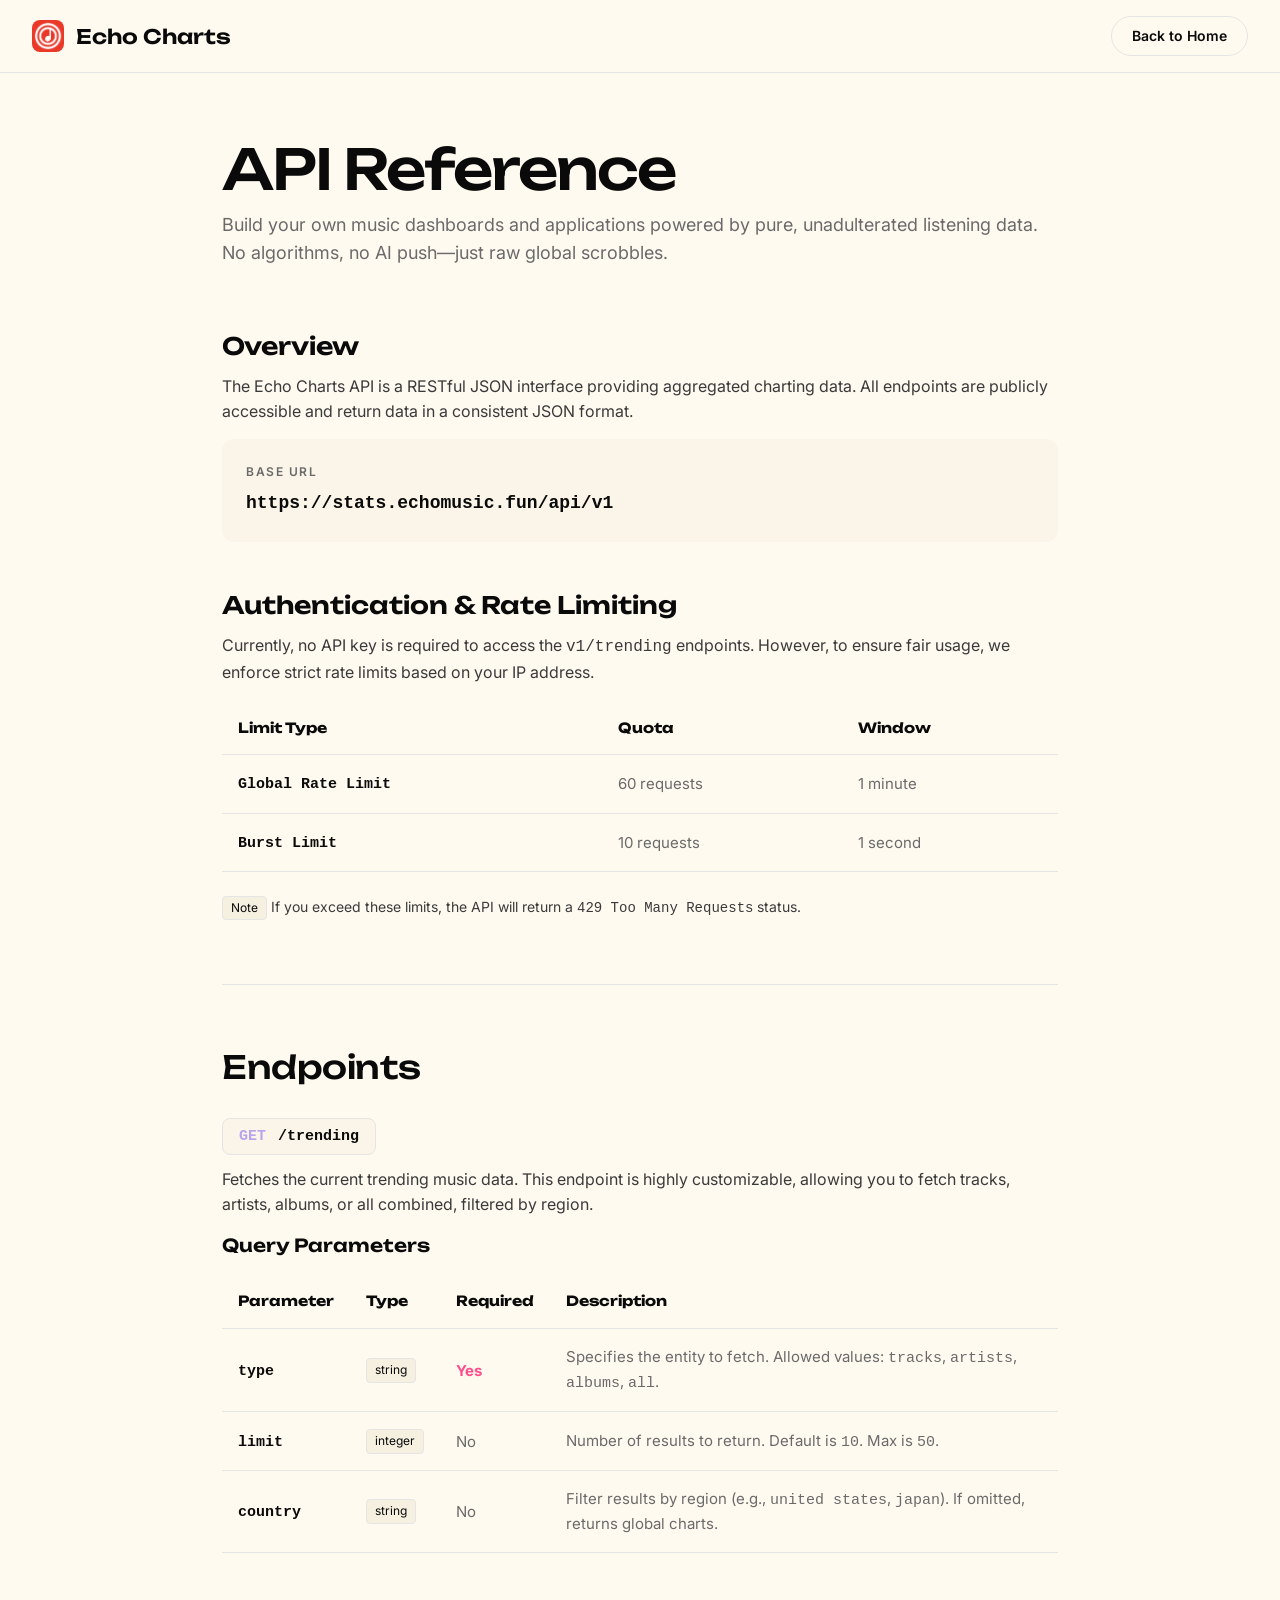
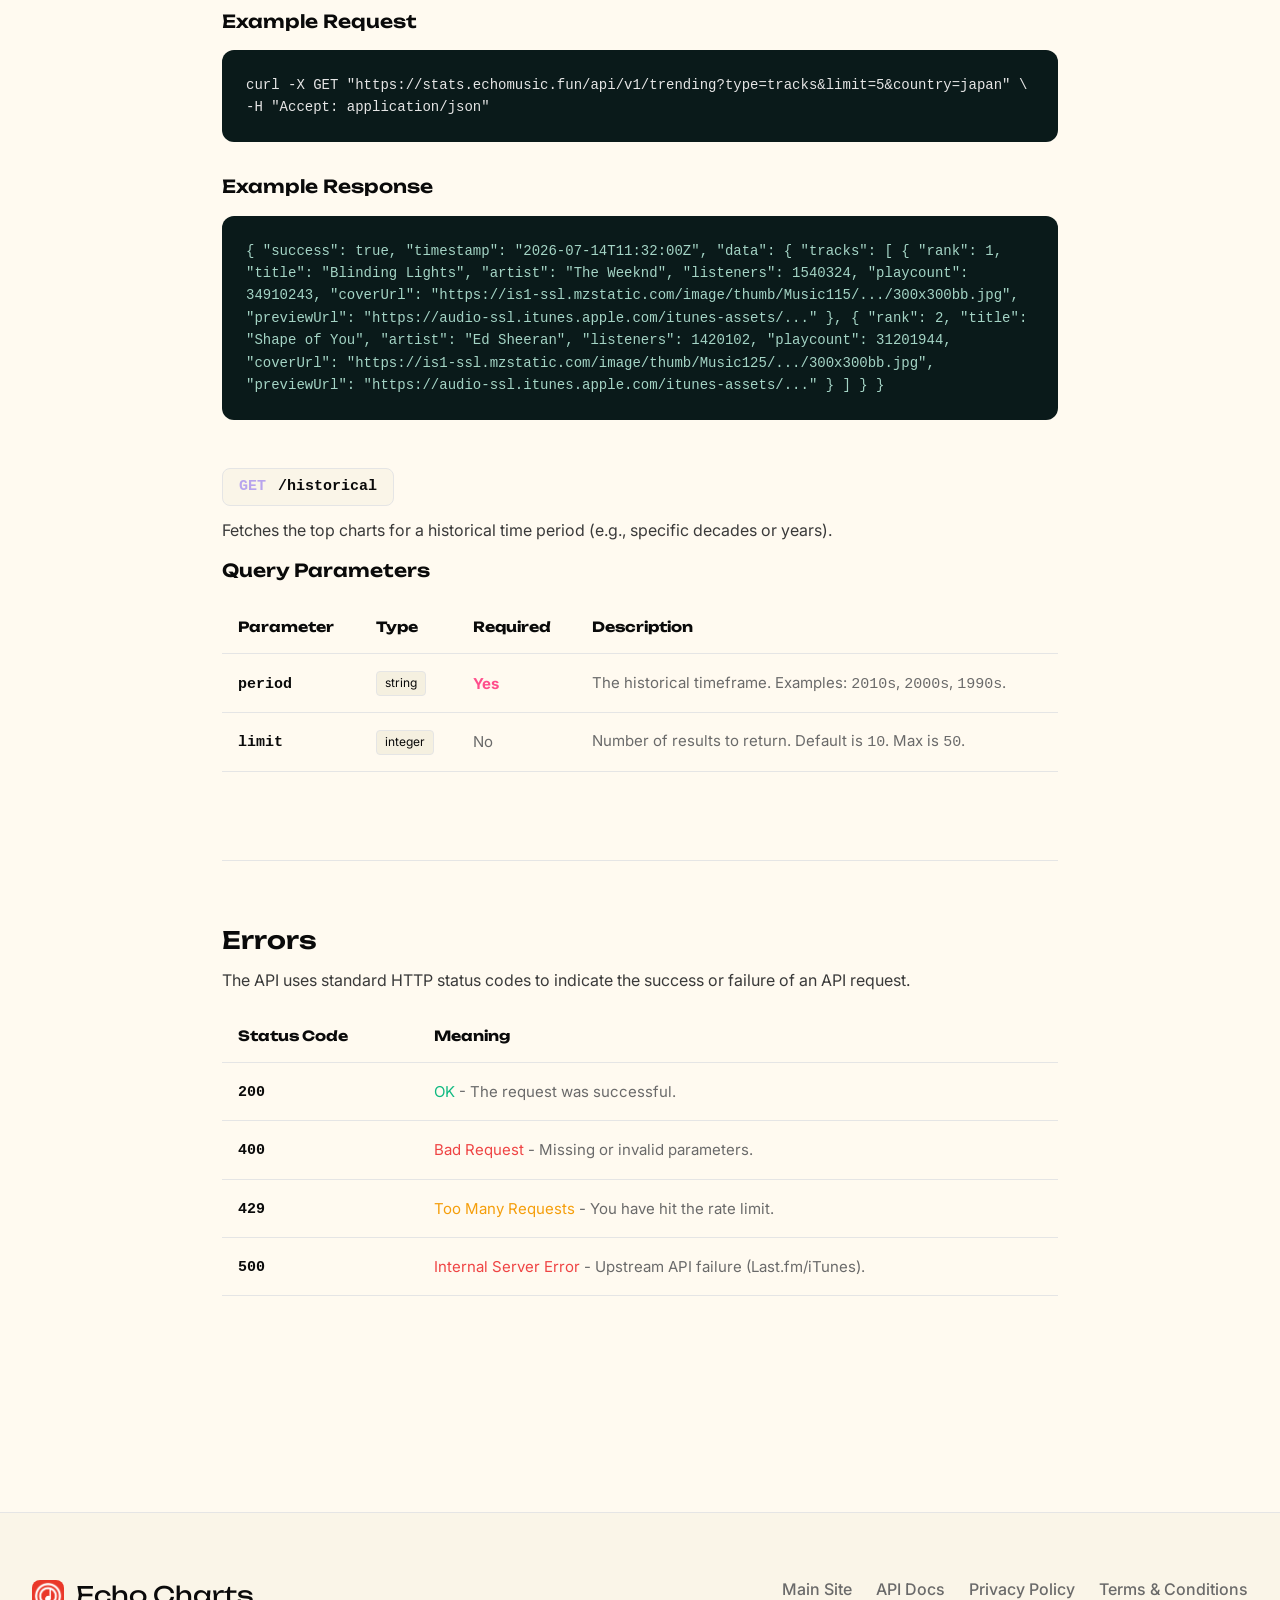
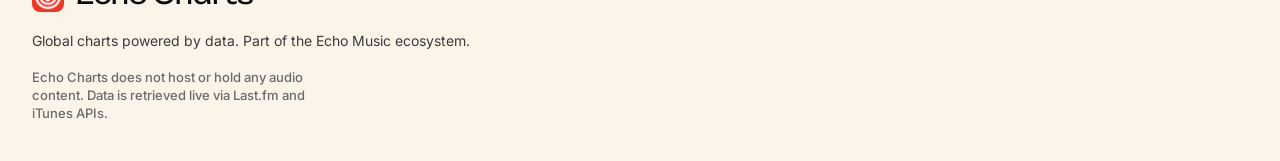
==== docs.html @ 9567c15e "Add Echo Charts global music dashboard Initialize Echo Charts project with a frontend music dashboar" ====
<!DOCTYPE html>
<html lang="en">
<head>
  <meta charset="UTF-8">
  <meta name="viewport" content="width=device-width, initial-scale=1.0">
  <meta name="description" content="Echo Charts API Documentation. Learn how to fetch global trending music data, top artists, and historical charts.">
  <meta name="keywords" content="music API, echo charts API, developer docs, last.fm api wrapper, trending music endpoints">
  <meta name="author" content="Echo Music">
  <link rel="canonical" href="https://stats.echomusic.fun/docs.html">
  <meta property="og:type" content="website">
  <meta property="og:url" content="https://stats.echomusic.fun/docs.html">
  <meta property="og:title" content="API Docs - Echo Charts">
  <meta property="og:description" content="Echo Charts API Documentation. Learn how to fetch global trending music data, top artists, and historical charts.">
  <meta property="og:image" content="https://stats.echomusic.fun/assets/graph.png">
  <meta property="twitter:card" content="summary_large_image">
  <meta property="twitter:url" content="https://stats.echomusic.fun/docs.html">
  <meta property="twitter:title" content="API Docs - Echo Charts">
  <meta property="twitter:description" content="Echo Charts API Documentation. Learn how to fetch global trending music data, top artists, and historical charts.">
  <meta property="twitter:image" content="https://stats.echomusic.fun/assets/graph.png">
  <title>API Docs - Echo Charts</title>
  <link rel="preconnect" href="https://fonts.googleapis.com">
  <link rel="preconnect" href="https://fonts.gstatic.com" crossorigin>
  <link href="https://fonts.googleapis.com/css2?family=Inter:wght@400;500;600&family=Unbounded:wght@400;500;700&display=swap" rel="stylesheet">
  <link rel="icon" href="./assets/icon.png">
  <link rel="stylesheet" href="style.css">
  <style>
    .docs-container {
      padding-top: 140px;
      padding-bottom: 80px;
      max-width: 900px;
    }
    .docs-section {
      margin-bottom: var(--space-xxl);
    }
    .code-block {
      background: var(--surface-dark);
      color: #e5e5e5;
      padding: var(--space-lg);
      border-radius: var(--radius-md);
      font-family: monospace;
      font-size: 14px;
      overflow-x: auto;
      margin: var(--space-md) 0;
      line-height: 1.6;
    }
    .endpoint-badge {
      display: inline-block;
      background: var(--surface-soft);
      border: 1px solid var(--hairline);
      padding: 6px 16px;
      border-radius: var(--radius-sm);
      font-weight: 600;
      font-family: monospace;
      font-size: 15px;
      color: var(--ink);
      margin-bottom: var(--space-sm);
    }
    .method-get {
      color: var(--accent-violet);
      font-weight: bold;
      margin-right: 12px;
    }
    table {
      width: 100%;
      border-collapse: collapse;
      margin-top: var(--space-md);
      margin-bottom: var(--space-lg);
      background: var(--canvas);
    }
    th, td {
      padding: 16px;
      text-align: left;
      border-bottom: 1px solid var(--hairline);
    }
    th {
      font-family: 'Unbounded', sans-serif;
      font-size: 14px;
      color: var(--ink);
    }
    td {
      font-size: 15px;
      color: var(--muted);
    }
    td strong {
      color: var(--ink);
      font-family: monospace;
    }
    .pill {
      display: inline-block;
      background: var(--surface-card);
      padding: 2px 8px;
      border-radius: 4px;
      font-size: 12px;
      color: var(--ink);
      border: 1px solid var(--hairline);
    }
  </style>

<!-- Google tag (gtag.js) -->
<script async src="https://www.googletagmanager.com/gtag/js?id=G-12BVLXMW2K"></script>
<script>
  window.dataLayer = window.dataLayer || [];
  function gtag(){dataLayer.push(arguments);}
  gtag('js', new Date());

  gtag('config', 'G-12BVLXMW2K');
</script>
</head>
<body>
  <nav id="navbar" class="visible" style="transform: translateY(0); border-bottom: 1px solid var(--hairline);">
    <div class="container nav-inner">
      <a href="index.html" class="nav-logo display-font">
        <img src="./assets/icon.png" alt="Echo Charts" style="width: 32px; height: 32px; border-radius: 8px;">
        Echo Charts
      </a>
      <div class="nav-links">
        <a href="index.html" class="btn btn-secondary ripple" style="height: 40px; padding: 0 20px;">Back to Home</a>
      </div>
    </div>
  </nav>
  <main class="container docs-container reveal active">
    <div style="margin-bottom: 64px;">
      <h1 class="display-lg" style="margin-bottom: var(--space-sm);">API Reference</h1>
      <p class="body-md" style="color: var(--muted); font-size: 18px;">Build your own music dashboards and applications powered by pure, unadulterated listening data. No algorithms, no AI push—just raw global scrobbles.</p>
    </div>
    <section class="docs-section">
      <h2 class="title-lg" style="margin-bottom: var(--space-sm);">Overview</h2>
      <p class="body-md">The Echo Charts API is a RESTful JSON interface providing aggregated charting data. All endpoints are publicly accessible and return data in a consistent JSON format.</p>
      <div style="background: var(--surface-soft); padding: var(--space-lg); border-radius: var(--radius-md); margin-top: var(--space-md);">
        <p class="caption-uppercase" style="color: var(--muted); margin-bottom: 8px;">Base URL</p>
        <code style="font-size: 18px; font-weight: 600; color: var(--ink);">https://stats.echomusic.fun/api/v1</code>
      </div>
    </section>
    <section class="docs-section">
      <h2 class="title-lg" style="margin-bottom: var(--space-sm);">Authentication & Rate Limiting</h2>
      <p class="body-md">Currently, no API key is required to access the <code>v1/trending</code> endpoints. However, to ensure fair usage, we enforce strict rate limits based on your IP address.</p>
      <div class="table-responsive">
        <table>
          <thead>
            <tr>
              <th>Limit Type</th>
              <th>Quota</th>
              <th>Window</th>
            </tr>
          </thead>
          <tbody>
            <tr>
              <td><strong>Global Rate Limit</strong></td>
              <td>60 requests</td>
              <td>1 minute</td>
            </tr>
            <tr>
              <td><strong>Burst Limit</strong></td>
              <td>10 requests</td>
              <td>1 second</td>
            </tr>
          </tbody>
        </table>
      </div>
      <p class="body-md" style="font-size: 14px;"><span class="pill">Note</span> If you exceed these limits, the API will return a <code>429 Too Many Requests</code> status.</p>
    </section>
    <hr style="border: 0; border-top: 1px solid var(--hairline); margin: 64px 0;">
    <section class="docs-section">
      <h2 class="display-sm" style="margin-bottom: var(--space-xl);">Endpoints</h2>
      <div style="margin-bottom: var(--space-xxl);">
        <div class="endpoint-badge"><span class="method-get">GET</span>/trending</div>
        <p class="body-md" style="margin-bottom: var(--space-md);">Fetches the current trending music data. This endpoint is highly customizable, allowing you to fetch tracks, artists, albums, or all combined, filtered by region.</p>
        <h3 class="title-md">Query Parameters</h3>
        <div class="table-responsive">
          <table>
            <thead>
              <tr>
                <th>Parameter</th>
                <th>Type</th>
                <th>Required</th>
                <th>Description</th>
              </tr>
            </thead>
            <tbody>
              <tr>
                <td><strong>type</strong></td>
                <td><span class="pill">string</span></td>
                <td><span style="color: var(--accent-pink); font-weight: bold;">Yes</span></td>
                <td>Specifies the entity to fetch. Allowed values: <code>tracks</code>, <code>artists</code>, <code>albums</code>, <code>all</code>.</td>
              </tr>
              <tr>
                <td><strong>limit</strong></td>
                <td><span class="pill">integer</span></td>
                <td>No</td>
                <td>Number of results to return. Default is <code>10</code>. Max is <code>50</code>.</td>
              </tr>
              <tr>
                <td><strong>country</strong></td>
                <td><span class="pill">string</span></td>
                <td>No</td>
                <td>Filter results by region (e.g., <code>united states</code>, <code>japan</code>). If omitted, returns global charts.</td>
              </tr>
            </tbody>
          </table>
        </div>
        <h3 class="title-md" style="margin-top: var(--space-xl);">Example Request</h3>
        <div class="code-block">
curl -X GET "https://stats.echomusic.fun/api/v1/trending?type=tracks&limit=5&country=japan" \
  -H "Accept: application/json"
        </div>
        <h3 class="title-md" style="margin-top: var(--space-xl);">Example Response</h3>
        <div class="code-block" style="color: #a4d4c5;">
{
  "success": true,
  "timestamp": "2026-07-14T11:32:00Z",
  "data": {
    "tracks": [
      {
        "rank": 1,
        "title": "Blinding Lights",
        "artist": "The Weeknd",
        "listeners": 1540324,
        "playcount": 34910243,
        "coverUrl": "https://is1-ssl.mzstatic.com/image/thumb/Music115/.../300x300bb.jpg",
        "previewUrl": "https://audio-ssl.itunes.apple.com/itunes-assets/..."
      },
      {
        "rank": 2,
        "title": "Shape of You",
        "artist": "Ed Sheeran",
        "listeners": 1420102,
        "playcount": 31201944,
        "coverUrl": "https://is1-ssl.mzstatic.com/image/thumb/Music125/.../300x300bb.jpg",
        "previewUrl": "https://audio-ssl.itunes.apple.com/itunes-assets/..."
      }
    ]
  }
}
        </div>
      </div>
      <div style="margin-bottom: var(--space-xxl);">
        <div class="endpoint-badge"><span class="method-get">GET</span>/historical</div>
        <p class="body-md" style="margin-bottom: var(--space-md);">Fetches the top charts for a historical time period (e.g., specific decades or years).</p>
        <h3 class="title-md">Query Parameters</h3>
        <div class="table-responsive">
          <table>
            <thead>
              <tr>
                <th>Parameter</th>
                <th>Type</th>
                <th>Required</th>
                <th>Description</th>
              </tr>
            </thead>
            <tbody>
              <tr>
                <td><strong>period</strong></td>
                <td><span class="pill">string</span></td>
                <td><span style="color: var(--accent-pink); font-weight: bold;">Yes</span></td>
                <td>The historical timeframe. Examples: <code>2010s</code>, <code>2000s</code>, <code>1990s</code>.</td>
              </tr>
              <tr>
                <td><strong>limit</strong></td>
                <td><span class="pill">integer</span></td>
                <td>No</td>
                <td>Number of results to return. Default is <code>10</code>. Max is <code>50</code>.</td>
              </tr>
            </tbody>
          </table>
        </div>
      </div>
    </section>
    <hr style="border: 0; border-top: 1px solid var(--hairline); margin: 64px 0;">
    <section class="docs-section">
      <h2 class="title-lg" style="margin-bottom: var(--space-sm);">Errors</h2>
      <p class="body-md">The API uses standard HTTP status codes to indicate the success or failure of an API request.</p>
      <div class="table-responsive">
        <table>
          <thead>
            <tr>
              <th>Status Code</th>
              <th>Meaning</th>
            </tr>
          </thead>
          <tbody>
            <tr>
              <td><strong>200</strong></td>
              <td><span style="color: #10b981;">OK</span> - The request was successful.</td>
            </tr>
            <tr>
              <td><strong>400</strong></td>
              <td><span style="color: #ef4444;">Bad Request</span> - Missing or invalid parameters.</td>
            </tr>
            <tr>
              <td><strong>429</strong></td>
              <td><span style="color: #f59e0b;">Too Many Requests</span> - You have hit the rate limit.</td>
            </tr>
            <tr>
              <td><strong>500</strong></td>
              <td><span style="color: #ef4444;">Internal Server Error</span> - Upstream API failure (Last.fm/iTunes).</td>
            </tr>
          </tbody>
        </table>
      </div>
    </section>
  </main>
  <footer>
    <div class="container">
      <div class="footer-grid">
        <div class="footer-col-left">
          <div class="footer-logo display-font">
             <img src="./assets/icon.png" alt="">
             Echo Charts
          </div>
          <div class="footer-tagline body-sm">Global charts powered by data. Part of the Echo Music ecosystem.</div>
          <div class="footer-disclaimer caption" style="margin-top: 16px; color: var(--muted); max-width: 280px; line-height: 1.4;">
            Echo Charts does not host or hold any audio content. Data is retrieved live via Last.fm and iTunes APIs.
          </div>
        </div>
        <div class="footer-col-right">
          <div class="footer-nav nav-link" style="display: flex; gap: 24px; flex-wrap: wrap; justify-content: flex-end;">
            <a href="https://echomusic.fun" class="footer-link">Main Site</a>
            <a href="docs.html" class="footer-link">API Docs</a>
            <a href="privacy.html" class="footer-link">Privacy Policy</a>
            <a href="terms.html" class="footer-link">Terms & Conditions</a>
          </div>
        </div>
      </div>
    </div>
  </footer>
  <script>
    // Scroll Navbar
    window.addEventListener('scroll', () => {
      const navbar = document.getElementById('navbar');
      if (window.scrollY > 50) {
        navbar.style.background = 'rgba(255, 250, 240, 0.9)';
      } else {
        navbar.style.background = 'var(--canvas)';
      }
    }, {passive: true});
  </script>
</body>
</html>
---- style.css ----
:root {
  --canvas: #fffaf0;
  --surface-soft: #faf5e8;
  --surface-card: #f5f0e0;
  --surface-dark: #0a1a1a;
  --ink: #0a0a0a;
  --body: #3a3a3a;
  --muted: #6a6a6a;
  --hairline: #e5e5e5;
  --accent-violet: #b8a4ed;
  --accent-pink: #ff4d8b;
  --accent-sky: #a7c7e7;
  --accent-peach: #ffb084;
  --accent-ochre: #e8b94a;
  --accent-mint: #a4d4c5;
  --space-xxs: 4px;
  --space-xs: 8px;
  --space-sm: 12px;
  --space-md: 16px;
  --space-lg: 24px;
  --space-xl: 32px;
  --space-xxl: 48px;
  --space-section: 96px;
  --radius-xs: 6px;
  --radius-sm: 8px;
  --radius-md: 12px;
  --radius-lg: 16px;
  --radius-xl: 24px;
  --radius-pill: 9999px;
}
* {
  box-sizing: border-box;
  margin: 0;
  padding: 0;
}
body {
  background-color: var(--canvas);
  color: var(--body);
  font-family: 'Inter', sans-serif;
  -webkit-font-smoothing: antialiased;
  line-height: 1.55;
  overflow-x: hidden;
}
h1, h2, h3, .display-font {
  font-family: 'Unbounded', sans-serif;
  color: var(--ink);
}
.display-xl { font-size: 72px; font-weight: 500; letter-spacing: -2.5px; line-height: 1.0; }
.display-lg { font-size: 56px; font-weight: 500; letter-spacing: -2px; line-height: 1.05; }
.display-md { font-size: 40px; font-weight: 500; letter-spacing: -1px; line-height: 1.1; }
.display-sm { font-size: 32px; font-weight: 500; letter-spacing: -0.5px; line-height: 1.15; }
.title-lg { font-size: 24px; font-weight: 600; line-height: 1.3; }
.title-md { font-size: 18px; font-weight: 600; line-height: 1.4; }
.title-sm { font-size: 16px; font-weight: 600; line-height: 1.4; color: var(--ink); }
.body-md { font-size: 16px; font-weight: 400; line-height: 1.55; }
.body-sm { font-size: 14px; font-weight: 400; line-height: 1.55; }
.caption { font-size: 13px; font-weight: 500; line-height: 1.4; }
.caption-uppercase { font-size: 12px; font-weight: 600; letter-spacing: 1.5px; text-transform: uppercase; }
a {
  text-decoration: none;
  color: inherit;
}
.container {
  max-width: 1280px;
  margin: 0 auto;
  padding: 0 var(--space-xl);
}
.ripple {
  position: relative;
  overflow: hidden;
}
.ripple-span {
  position: absolute;
  border-radius: 50%;
  transform: scale(0);
  animation: ripple 0.6s linear;
  background-color: rgba(255, 255, 255, 0.3);
  pointer-events: none;
}
.btn-secondary .ripple-span {
  background-color: rgba(0, 0, 0, 0.1);
}
@keyframes ripple {
  to {
    transform: scale(4);
    opacity: 0;
  }
}
.btn {
  display: inline-flex;
  align-items: center;
  justify-content: center;
  font-size: 14px;
  font-weight: 600;
  line-height: 1.0;
  border-radius: var(--radius-pill);
  height: 48px;
  padding: 0 28px;
  cursor: pointer;
  transition: transform 0.2s cubic-bezier(0.4, 0, 0.2, 1), box-shadow 0.2s cubic-bezier(0.4, 0, 0.2, 1), background-color 0.2s ease;
  text-decoration: none;
  user-select: none;
  -webkit-tap-highlight-color: transparent;
}
.btn-primary {
  background-color: var(--surface-dark);
  color: #fff;
  border: none;
}
.btn-secondary {
  background-color: var(--canvas);
  color: var(--ink);
  border: 1px solid var(--hairline);
}
nav {
  position: fixed;
  top: 0;
  left: 0;
  width: 100%;
  background-color: rgba(255, 250, 240, 0.9);
  backdrop-filter: blur(12px);
  -webkit-backdrop-filter: blur(12px);
  z-index: 100;
  transform: translateY(-100%);
  transition: transform 0.3s cubic-bezier(0.4, 0, 0.2, 1), border-bottom 0.3s ease;
  border-bottom: 1px solid transparent;
}
nav.visible {
  transform: translateY(0);
  border-bottom: 1px solid var(--hairline);
}
.nav-inner {
  display: flex;
  justify-content: space-between;
  align-items: center;
  height: 72px;
}
.nav-logo {
  display: flex;
  align-items: center;
  gap: 12px;
  font-size: 20px;
  font-weight: 600;
  color: var(--ink);
}
.hero {
  position: relative;
  padding-top: 120px;
  padding-bottom: 80px;
  text-align: center;
  overflow: hidden;
  z-index: 1;
}
.hero::before {
  content: '';
  position: absolute;
  top: -50%;
  left: -50%;
  width: 200%;
  height: 200%;
  background: radial-gradient(circle at 50% 50%, rgba(184, 164, 237, 0.15) 0%, rgba(255, 77, 139, 0.05) 25%, transparent 50%);
  z-index: -1;
  animation: rotate-gradient 20s linear infinite;
  pointer-events: none;
}
@keyframes rotate-gradient {
  0% { transform: rotate(0deg); }
  100% { transform: rotate(360deg); }
}
@keyframes float {
  0% { transform: translateY(0px); }
  50% { transform: translateY(-10px); }
  100% { transform: translateY(0px); }
}
.hero-logo {
  width: 140px;
  height: 140px;
  margin: 0 auto var(--space-xl);
  border-radius: 28px;
  box-shadow: 0 12px 32px rgba(0,0,0,0.1);
  animation: float 6s ease-in-out infinite;
  display: block;
}
.hero h1 {
  margin-bottom: var(--space-md);
}
.hero-sub {
  color: var(--muted);
  max-width: 520px;
  margin: 0 auto var(--space-xxl);
}
.hero-ctas {
  display: flex;
  gap: var(--space-sm);
  justify-content: center;
  margin-bottom: var(--space-lg);
}
.ticker {
  background-color: var(--surface-soft);
  border-top: 1px solid var(--hairline);
  border-bottom: 1px solid var(--hairline);
  padding: var(--space-lg) 0;
}
.ticker-inner {
  display: flex;
  justify-content: center;
  gap: var(--space-xxl);
  flex-wrap: wrap;
}
.ticker-item {
  color: var(--ink);
}
.screenshots {
  padding: var(--space-section) 0;
  text-align: center;
  overflow: hidden;
}
.screenshots-header {
  margin-bottom: var(--space-xxl);
}
.screenshots-label {
  color: var(--muted);
  margin-bottom: var(--space-sm);
}
.screenshots-title {
  color: var(--ink);
}
.scroll-strip-wrapper {
  display: flex;
  overflow: hidden;
  width: 100vw;
  position: relative;
  left: 50%;
  right: 50%;
  margin-left: -50vw;
  margin-right: -50vw;
  gap: var(--space-xl);
  padding: 24px 0; 
}
.marquee-group {
  display: flex;
  flex-shrink: 0;
  gap: var(--space-xl);
  align-items: center;
  justify-content: space-around;
  min-width: 100%;
  animation: scroll-x 40s linear infinite;
}
.scroll-strip-wrapper:hover .marquee-group {
  animation-play-state: paused;
}
@keyframes scroll-x {
  from { transform: translateX(0); }
  to { transform: translateX(calc(-100% - var(--space-xl))); }
}
.phone-mockup-wrapper {
  flex-shrink: 0;
  display: flex;
  flex-direction: column;
  align-items: center;
  gap: var(--space-sm);
  transition: transform 0.4s cubic-bezier(0.175, 0.885, 0.32, 1.275);
  cursor: pointer;
}
.phone-mockup-wrapper:nth-child(even) {
  transform: rotate(2deg);
}
.phone-mockup-wrapper:nth-child(odd) {
  transform: rotate(-2deg);
}
.phone-mockup {
  width: 200px;
  height: 200px;
  object-fit: cover;
  border-radius: 24px;
  background-color: var(--canvas);
  box-shadow: 0 16px 32px rgba(0,0,0,0.1);
  display: block;
}
.features {
  background-color: var(--surface-card); 
  padding: 80px 64px;
  border-radius: 40px;
  margin-top: 80px;
  margin-bottom: 80px;
  text-align: center;
}
.features-header {
  margin-bottom: var(--space-xxl);
}
.features-grid {
  display: grid;
  grid-template-columns: repeat(3, 1fr);
  gap: var(--space-xl);
  text-align: left;
}
.feature-card {
  border-radius: var(--radius-xl);
  padding: 36px;
  display: flex;
  flex-direction: column;
  gap: var(--space-md);
  opacity: 0;
  transform: translateY(40px) scale(0.95);
  transition: opacity 0.8s cubic-bezier(0.22, 1, 0.36, 1), transform 0.8s cubic-bezier(0.22, 1, 0.36, 1), box-shadow 0.4s ease;
  position: relative;
  overflow: hidden;
}
.col-span-2 { grid-column: span 2; }
.col-span-3 { grid-column: span 3; }
.feature-card.flex-row {
  flex-direction: row;
  align-items: center;
}
.feature-card.flex-row .feature-icon-img {
  margin-bottom: 0;
  flex-shrink: 0;
  width: 80px;
  height: 80px;
}
.feature-card.visible {
  opacity: 1;
  transform: translateY(0) scale(1);
}
.feature-icon-img {
  width: 64px;
  height: 64px;
  border-radius: 12px;
  object-fit: cover;
  margin-bottom: var(--space-xs);
}
.feature-card-1 { background-color: var(--accent-violet); color: var(--ink); }
.feature-card-2 { background-color: var(--accent-pink); color: var(--ink); }
.feature-card-3 { background-color: var(--accent-sky); color: var(--ink); }
.feature-card-4 { background-color: var(--accent-peach); color: var(--ink); }
.feature-card-5 { background-color: var(--accent-ochre); color: var(--ink); }
.feature-card-6 { background-color: var(--accent-mint); color: var(--ink); }
.feature-card-1 .feature-body, .feature-card-2 .feature-body, .feature-card-3 .feature-body, .feature-card-4 .feature-body, .feature-card-5 .feature-body, .feature-card-6 .feature-body {
  color: rgba(10, 10, 10, 0.8);
}
@media (hover: hover) {
  .btn-primary:hover {
    transform: translateY(-2px);
    box-shadow: 4px 4px 0px var(--ink);
  }
  .btn-secondary:hover {
    background-color: var(--surface-soft);
  }
  .phone-mockup-wrapper:hover {
    transform: rotate(0deg) translateY(-12px) scale(1.05);
    z-index: 10;
  }
  .feature-card.visible:hover {
    transform: translateY(-4px) scale(1.02);
    box-shadow: 0 20px 40px rgba(0,0,0,0.08);
    z-index: 1;
  }
}
@media (max-width: 1024px) {
  .features-grid {
    grid-template-columns: repeat(2, 1fr);
  }
  .col-span-3 { grid-column: span 2; }
  .display-xl { font-size: 56px; }
  .display-lg { font-size: 48px; }
  .display-md { font-size: 32px; }
}
@media (max-width: 768px) {
  .container {
    padding: 0 16px;
  }
  .nav-inner {
    height: 60px;
  }
  .nav-links a[href^="#"] {
    display: none; 
  }
  .hero {
    padding-top: 80px;
    padding-bottom: 40px;
  }
  .screenshots {
    padding: 64px 0;
  }
  .screenshots-header, .features-header {
    margin-bottom: 32px;
  }
  .display-xl { font-size: 40px; letter-spacing: -1px; }
  .display-lg { font-size: 32px; letter-spacing: -0.5px; }
  .hero-ctas {
    flex-direction: column;
    align-items: center;
  }
  .btn {
    width: 100%;
    max-width: 280px;
  }
  .phone-mockup {
    width: 160px;
    height: 160px;
  }
  .features {
    padding: 40px 16px;
    border-radius: 24px;
    margin-top: 40px;
    margin-bottom: 40px;
  }
  .features-grid {
    grid-template-columns: 1fr;
    gap: 16px;
  }
  .col-span-2, .col-span-3 {
    grid-column: span 1;
  }
  .feature-card {
    padding: 16px;
    gap: 12px;
  }
  .feature-card .title-md {
    font-size: 16px;
  }
  .feature-card .body-sm {
    font-size: 13px;
    line-height: 1.4;
  }
}
@media (prefers-reduced-motion: reduce) {
  *, *::before, *::after {
    animation-duration: 0.01ms !important;
    animation-iteration-count: 1 !important;
    transition-duration: 0.01ms !important;
    scroll-behavior: auto !important;
  }
  .feature-card {
    opacity: 1 !important;
    transform: none !important;
  }
}
.reveal {
  opacity: 0;
  transform: translateY(30px);
  transition: opacity 0.8s ease-out, transform 0.8s ease-out;
}
.reveal.active {
  opacity: 1;
  transform: translateY(0);
}
.region-selector-wrapper {
  position: absolute;
  right: 0;
  top: 0;
}
.features-header {
  position: relative; 
}
.region-selector {
  appearance: none;
  background-color: var(--canvas);
  border: 1px solid var(--hairline);
  padding: 8px 32px 8px 16px;
  border-radius: var(--radius-pill);
  font-family: 'Inter', sans-serif;
  font-size: 14px;
  font-weight: 600;
  color: var(--ink);
  cursor: pointer;
  outline: none;
  background-image: url("data:image/svg+xml;charset=US-ASCII,%3Csvg%20xmlns%3D%22http%3A%2F%2Fwww.w3.org%2F2000%2Fsvg%22%20width%3D%2216%22%20height%3D%2216%22%20viewBox%3D%220%200%2024%2024%22%20fill%3D%22none%22%20stroke%3D%22%230a0a0a%22%20stroke-width%3D%222%22%20stroke-linecap%3D%22round%22%20stroke-linejoin%3D%22round%22%3E%3Cpolyline%20points%3D%226%209%2012%2015%2018%209%22%3E%3C%2Fpolyline%3E%3C%2Fsvg%3E");
  background-repeat: no-repeat;
  background-position: right 12px center;
  background-size: 16px;
  transition: box-shadow 0.2s ease, border-color 0.2s ease;
}
.region-selector:hover, .region-selector:focus {
  border-color: var(--ink);
  box-shadow: 2px 2px 0px var(--ink);
}
.skeleton {
  background: linear-gradient(90deg, var(--surface-card) 25%, var(--surface-soft) 50%, var(--surface-card) 75%);
  background-size: 400% 100%;
  animation: skeleton-loading 1.5s ease-in-out infinite;
  border-radius: var(--radius-sm);
}
@keyframes skeleton-loading {
  0% { background-position: 200% 0; }
  100% { background-position: -200% 0; }
}
.skeleton-text {
  height: 14px;
  margin-bottom: 8px;
  width: 100%;
}
.skeleton-text.short {
  width: 60%;
}
.feature-card .audio-overlay {
  position: absolute;
  top: 36px;
  left: 36px;
  width: 64px;
  height: 64px;
  background: rgba(10, 10, 10, 0.4);
  backdrop-filter: blur(4px);
  -webkit-backdrop-filter: blur(4px);
  border-radius: 12px;
  display: flex;
  align-items: center;
  justify-content: center;
  opacity: 0;
  transition: opacity 0.3s ease, transform 0.3s ease;
  pointer-events: none; 
}
.feature-card.flex-row .audio-overlay {
  width: 80px;
  height: 80px;
}
.feature-card:hover .audio-overlay {
  opacity: 1;
  transform: scale(1.05);
}
.audio-overlay svg {
  color: white;
  width: 24px;
  height: 24px;
}
.support-fab {
  position: fixed;
  bottom: 32px;
  right: 32px;
  z-index: 1000;
  display: flex;
  flex-direction: column;
  align-items: flex-end;
  gap: 16px;
  text-decoration: none;
  pointer-events: none;
  transition: opacity 0.3s ease;
}
.support-msg-bubble {
  background-color: var(--canvas); 
  color: var(--ink);
  border: 2px solid var(--ink);
  box-shadow: 4px 4px 0px var(--ink);
  padding: 16px 24px;
  border-radius: 20px 20px 0 20px;
  font-size: 15px;
  font-weight: 600;
  max-width: 260px;
  opacity: 0;
  transform: translateY(10px) scale(0.9);
  transition: opacity 0.4s ease, transform 0.4s ease, box-shadow 0.3s ease;
  pointer-events: none;
  line-height: 1.5;
}
.support-msg-bubble.show {
  opacity: 1;
  transform: translateY(0) scale(1);
  pointer-events: auto;
}
.support-msg-bubble:hover {
  transform: translateY(-2px) scale(1) !important;
  box-shadow: 6px 6px 0px var(--ink) !important;
}
.cursor {
  display: inline-block;
  width: 2px;
  background-color: var(--ink);
  margin-left: 2px;
  animation: blink 1s step-end infinite;
}
@keyframes blink { 50% { opacity: 0; } }
.support-btn {
  width: 64px;
  height: 64px;
  border-radius: 50%;
  border: 3px solid var(--ink);
  box-shadow: 4px 4px 0px var(--ink);
  transition: transform 0.2s ease, box-shadow 0.2s ease;
  overflow: hidden;
  background: var(--surface-card);
  display: flex;
  align-items: center;
  justify-content: center;
  pointer-events: auto;
}
.support-btn img {
  width: 100%;
  height: 100%;
  object-fit: cover;
  display: block;
}
@media (hover: hover) {
  .support-fab:hover .support-btn {
    transform: translateY(-4px);
    box-shadow: 6px 6px 0px var(--ink);
  }
}
@media (max-width: 768px) {
  .support-fab {
    bottom: 24px;
    right: 24px;
  }
}
footer {
  background-color: var(--surface-soft);
  border-top: 1px solid var(--hairline);
  padding: 64px 0 48px;
  margin-top: 64px;
}
.footer-grid {
  display: flex;
  justify-content: space-between;
  gap: 48px;
  flex-wrap: wrap;
}
.footer-logo {
  display: flex;
  align-items: center;
  gap: 12px;
  font-size: 24px;
  color: var(--ink);
  margin-bottom: 16px;
}
.footer-logo img {
  width: 32px;
  height: 32px;
  border-radius: 8px;
}
.footer-link {
  color: var(--muted);
  text-decoration: none;
  font-weight: 500;
  transition: color 0.2s ease;
}
.footer-link:hover {
  color: var(--ink);
}
@media (max-width: 768px) {
  .footer-grid {
    flex-direction: column;
    align-items: center;
    text-align: center;
    gap: 32px;
  }
  .footer-logo {
    justify-content: center;
  }
  .footer-disclaimer {
    margin-left: auto;
    margin-right: auto;
  }
  .footer-col-right {
    display: flex;
    flex-direction: column;
    align-items: center;
  }
  .footer-community {
    display: flex;
    flex-direction: column;
    align-items: center;
  }
  .footer-community .title-sm {
    display: none !important;
  }
  .footer-nav {
    justify-content: center !important;
    flex-direction: row !important;
    flex-wrap: wrap !important;
    gap: 16px 24px !important;
  }
  .region-selector-wrapper {
    position: static !important;
    margin-bottom: 24px !important;
    display: flex !important;
    justify-content: center !important;
  }
  .feature-card {
    flex-direction: row !important;
    align-items: center !important;
    padding: 16px !important;
  }
  .feature-card .feature-icon-img,
  .feature-card.flex-row .feature-icon-img {
    width: 64px !important;
    height: 64px !important;
    margin-bottom: 0 !important;
    flex-shrink: 0;
  }
  .feature-card .audio-overlay {
    top: 16px !important;
    left: 16px !important;
    width: 64px !important;
    height: 64px !important;
  }
  .features-grid {
    grid-template-columns: 1fr !important;
    gap: 12px !important;
  }
}
.table-responsive {
  width: 100%;
  overflow-x: auto;
  -webkit-overflow-scrolling: touch;
}
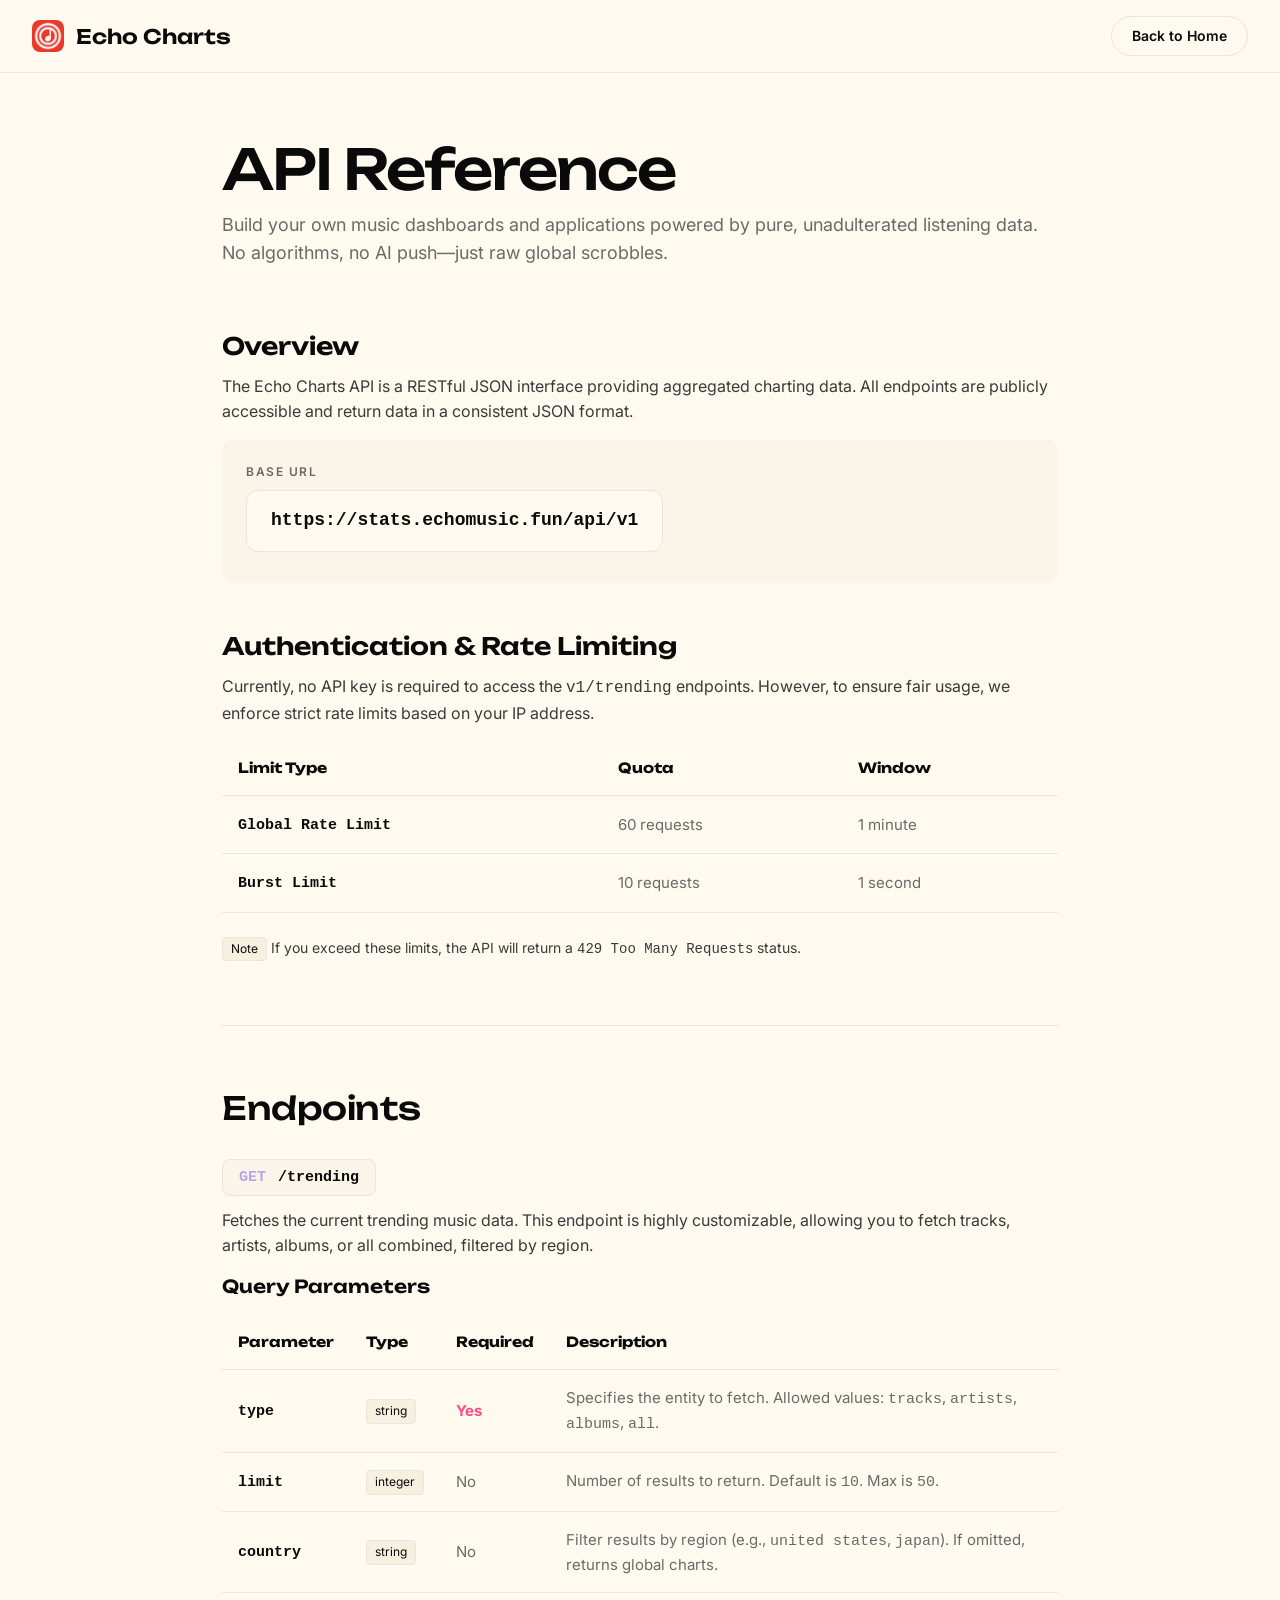
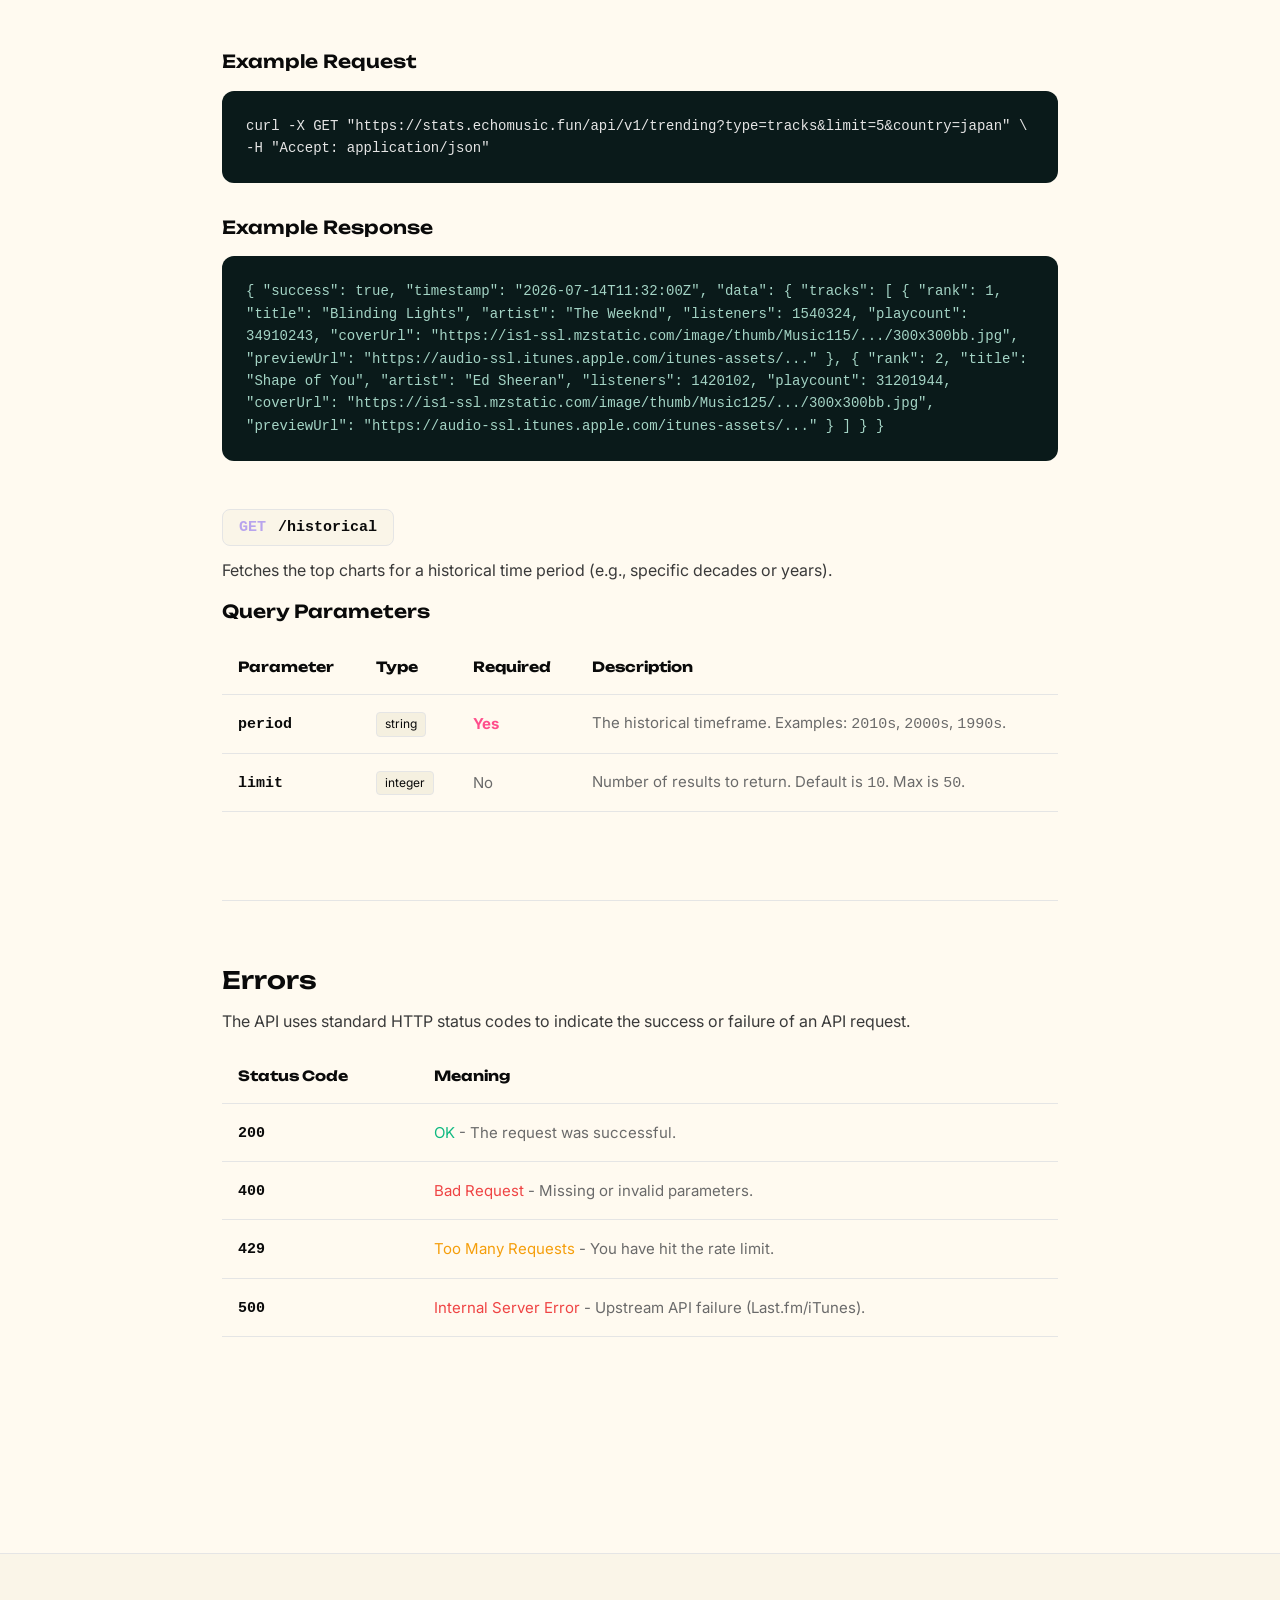
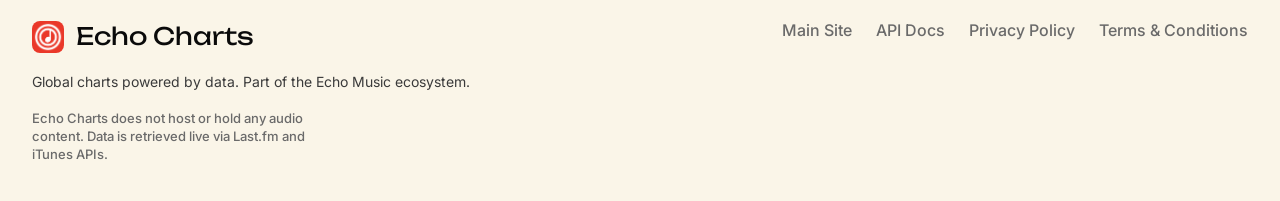
==== commit 897eb93f: "Improve fallback art and mobile preview playback Replaced the inline SVG fallback artwork with a ded" ====
--- a/docs.html
+++ b/docs.html
@@ -128,7 +128,9 @@
       <p class="body-md">The Echo Charts API is a RESTful JSON interface providing aggregated charting data. All endpoints are publicly accessible and return data in a consistent JSON format.</p>
       <div style="background: var(--surface-soft); padding: var(--space-lg); border-radius: var(--radius-md); margin-top: var(--space-md);">
         <p class="caption-uppercase" style="color: var(--muted); margin-bottom: 8px;">Base URL</p>
-        <code style="font-size: 18px; font-weight: 600; color: var(--ink);">https://stats.echomusic.fun/api/v1</code>
+        <div style="background-color: var(--canvas); border: 1px solid var(--hairline); padding: 16px 24px; border-radius: var(--radius-md); display: inline-block; max-width: 100%; overflow-x: auto; white-space: nowrap;">
+          <code style="font-size: 18px; font-weight: 600; color: var(--ink);">https://stats.echomusic.fun/api/v1</code>
+        </div>
       </div>
     </section>
     <section class="docs-section">
